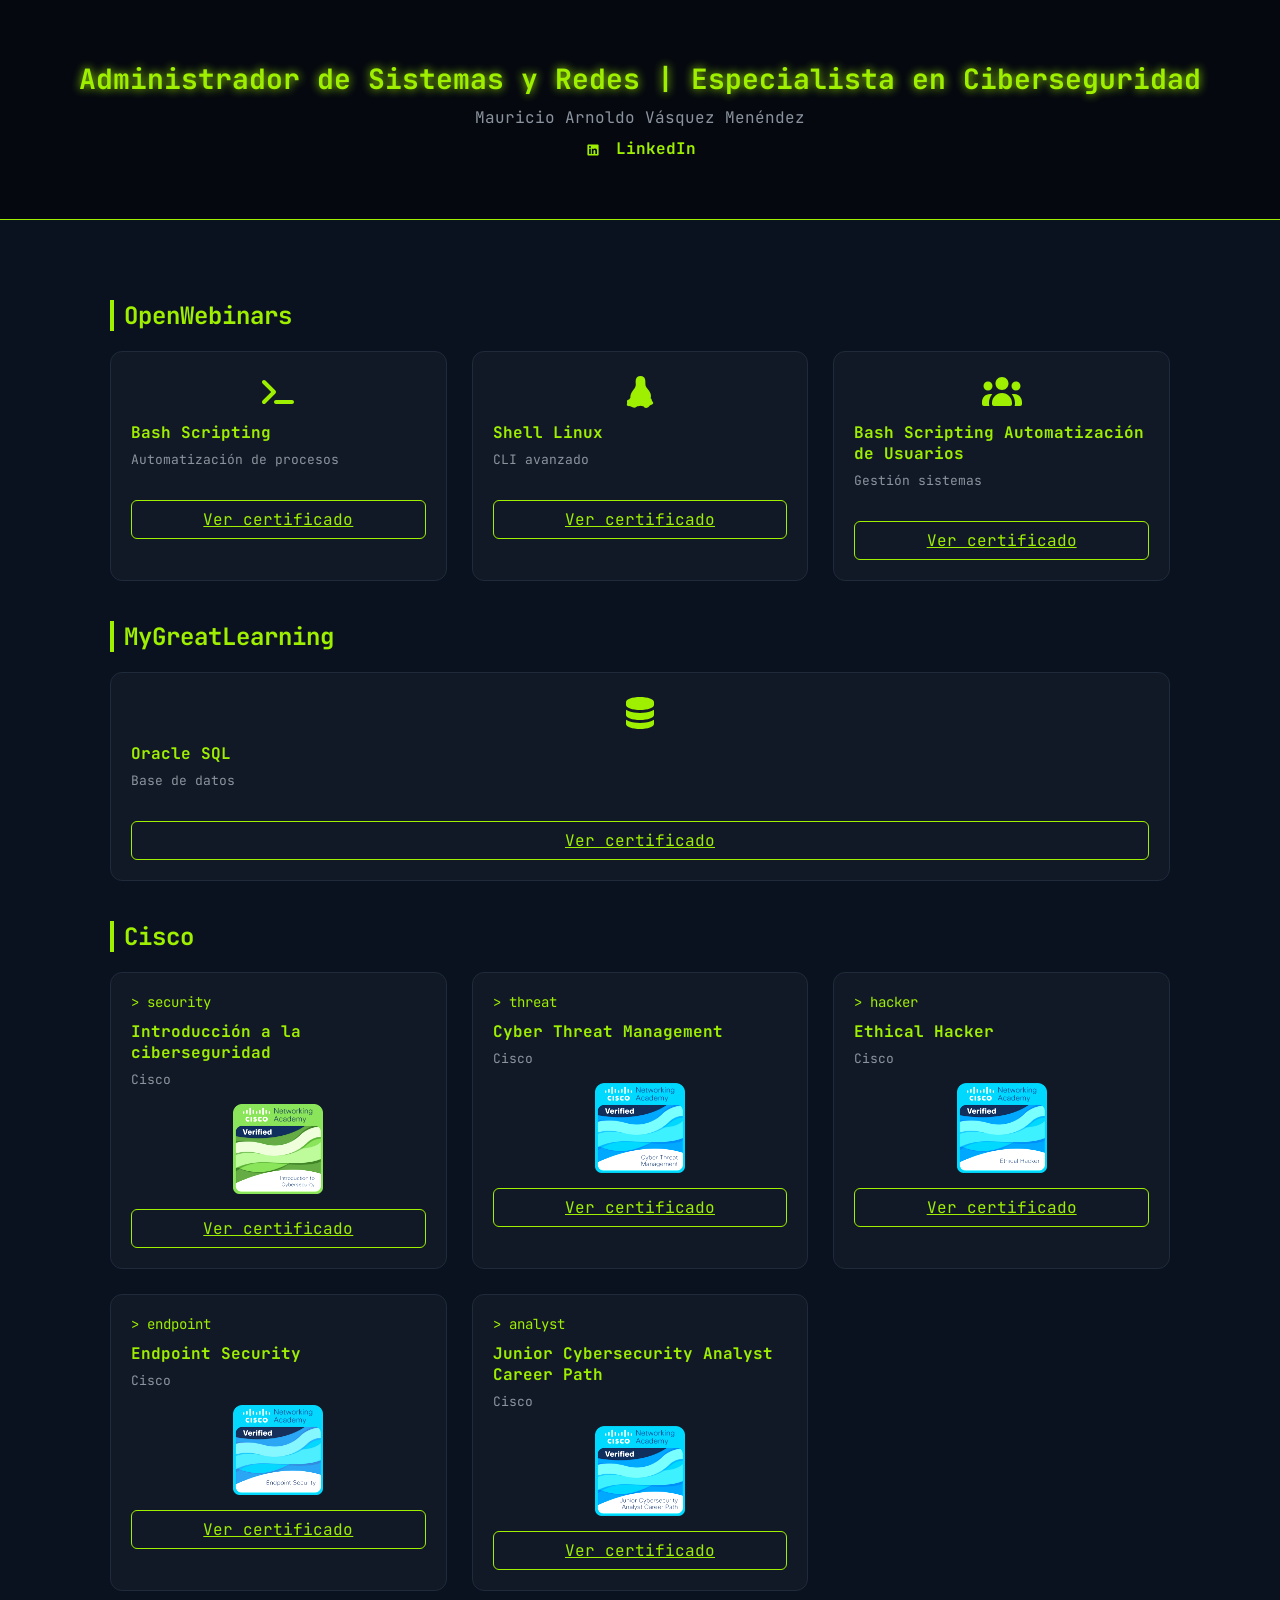
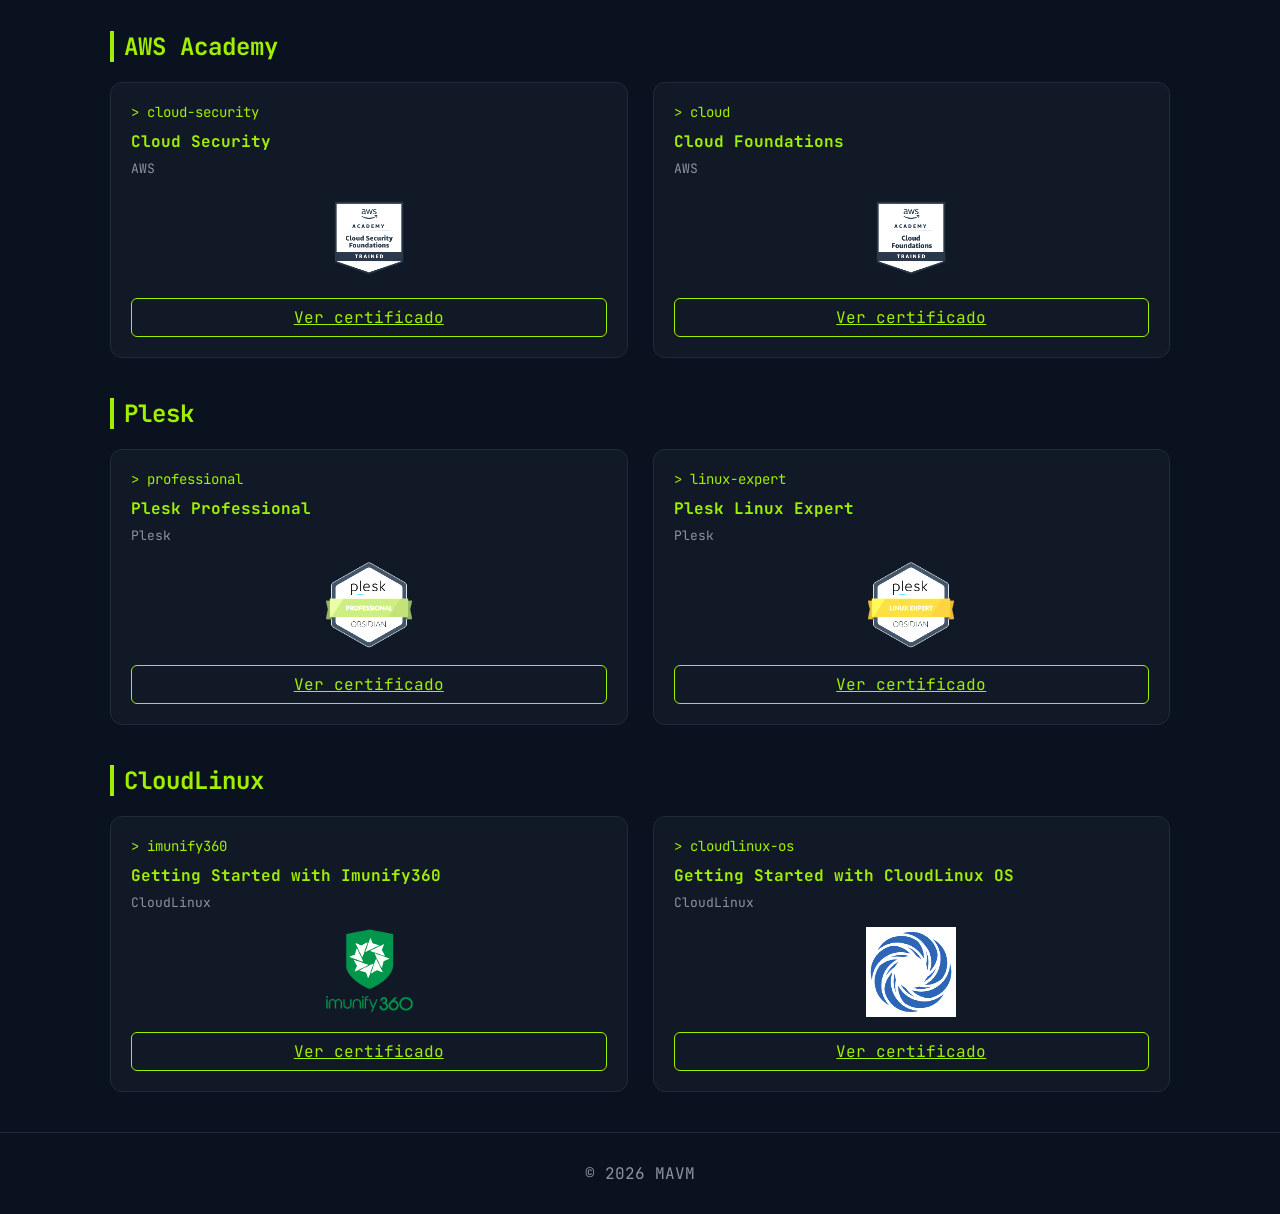
==== index.html @ 4e865cae "Mover sitio a raíz para GitHub Pages" ====
<!DOCTYPE html>
<html lang="es">
<head>
<meta charset="UTF-8">
<meta name="viewport" content="width=device-width, initial-scale=1.0">
<title>Mauricio Menéndez | SysAdmin & Cybersecurity</title>
<link href="https://fonts.googleapis.com/css2?family=JetBrains+Mono:wght@400;700&display=swap" rel="stylesheet">
<link rel="stylesheet" href="css/style.css">
</head>
<body>

<header>
  <h1>Administrador de Sistemas y Redes | Especialista en Ciberseguridad</h1>
  <p>Mauricio Arnoldo Vásquez Menéndez</p>
  <p>
    <a href="http://linkedin.com/in/mauricio-menendez-9ab525250" class="linkedin-link" target="_blank">
      <svg xmlns="http://www.w3.org/2000/svg" viewBox="0 0 640 640" width="16" height="16" fill="currentColor" style="vertical-align:middle; margin-right:5px;">
        <path d="M512 96L127.9 96C110.3 96 96 110.5 96 128.3L96 511.7C96 529.5 110.3 544 127.9 544L512 544C529.6 544 544 529.5 544 511.7L544 128.3C544 110.5 529.6 96 512 96zM231.4 480L165 480L165 266.2L231.5 266.2L231.5 480L231.4 480zM198.2 160C219.5 160 236.7 177.2 236.7 198.5C236.7 219.8 219.5 237 198.2 237C176.9 237 159.7 219.8 159.7 198.5C159.7 177.2 176.9 160 198.2 160zM480.3 480L413.9 480L413.9 376C413.9 351.2 413.4 319.3 379.4 319.3C344.8 319.3 339.5 346.3 339.5 374.2L339.5 480L273.1 480L273.1 266.2L336.8 266.2L336.8 295.4L337.7 295.4C346.6 278.6 368.3 260.9 400.6 260.9C467.8 260.9 480.3 305.2 480.3 362.8L480.3 480z"/>
      </svg>
      LinkedIn
    </a>
  </p>
</header>

<main>

<h2>OpenWebinars</h2>
<div class="grid">
    <!-- Bash Scripting -->
    <div class="card">
        <div class="icon-svg">
          <!-- Terminal SVG -->
          <svg xmlns="http://www.w3.org/2000/svg" viewBox="0 0 640 640" width="40" height="40" fill="#9FEF00">
            <path d="M73.4 182.6C60.9 170.1 60.9 149.8 73.4 137.3C85.9 124.8 106.2 124.8 118.7 137.3L278.7 297.3C291.2 309.8 291.2 330.1 278.7 342.6L118.7 502.6C106.2 515.1 85.9 515.1 73.4 502.6C60.9 490.1 60.9 469.8 73.4 457.3L210.7 320L73.4 182.6zM288 448L544 448C561.7 448 576 462.3 576 480C576 497.7 561.7 512 544 512L288 512C270.3 512 256 497.7 256 480C256 462.3 270.3 448 288 448z"/>
          </svg>
        </div>
        <h3>Bash Scripting</h3>
        <span>Automatización de procesos</span>
	<br></br>
        <a href="https://openwebinars.net/cert/nnJ8m" target="_blank">Ver certificado</a>
    </div>

    <!-- Shell Linux -->
    <div class="card">
        <div class="icon-svg">
          <!-- Linux SVG -->
          <svg xmlns="http://www.w3.org/2000/svg" viewBox="0 0 640 640" width="40" height="40" fill="#9FEF00">
            <path d="M316.9 187.3C317.9 187.8 318.7 189 319.9 189C321 189 322.7 188.6 322.8 187.5C323 186.1 320.9 185.2 319.6 184.6C317.9 183.9 315.7 183.6 314.1 184.5C313.7 184.7 313.3 185.2 313.5 185.6C313.8 186.9 315.8 186.7 316.9 187.3zM295 189C296.2 189 297 187.8 298 187.3C299.1 186.7 301.1 186.9 301.5 185.7C301.7 185.3 301.3 184.8 300.9 184.6C299.3 183.7 297.1 184 295.4 184.7C294.1 185.3 292 186.2 292.2 187.6C292.3 188.6 294 189.1 295 189zM516 467.8C512.4 463.8 510.7 456.2 508.8 448.1C507 440 504.9 431.3 498.3 425.7C497 424.6 495.7 423.6 494.3 422.8C493 422 491.6 421.3 490.2 420.8C499.4 393.5 495.8 366.3 486.5 341.7C475.1 311.6 455.2 285.3 440 267.3C422.9 245.8 406.3 225.4 406.6 195.3C407.1 149.4 411.7 64.1 330.8 64C228.4 63.8 254 167.4 252.9 199.2C251.2 222.6 246.5 241 230.4 263.9C211.5 286.4 184.9 322.7 172.3 360.6C166.3 378.5 163.5 396.7 166.1 413.9C159.6 419.7 154.7 428.6 149.5 434.1C145.3 438.4 139.2 440 132.5 442.4C125.8 444.8 118.5 448.4 114 456.9C111.9 460.8 111.2 465 111.2 469.3C111.2 473.2 111.8 477.2 112.4 481.1C113.6 489.2 114.9 496.8 113.2 501.9C108 516.3 107.3 526.3 111 533.6C114.8 540.9 122.4 544.1 131.1 545.9C148.4 549.5 171.9 548.6 190.4 558.4C210.2 568.8 230.3 572.5 246.3 568.8C257.9 566.2 267.4 559.2 272.2 548.6C284.7 548.5 298.5 543.2 320.5 542C335.4 540.8 354.1 547.3 375.6 546.1C376.2 548.4 377 550.7 378.1 552.8L378.1 552.9C386.4 569.6 401.9 577.2 418.4 575.9C435 574.6 452.5 564.9 466.7 548C480.3 531.6 502.7 524.8 517.6 515.8C525 511.3 531 505.7 531.5 497.5C531.9 489.3 527.1 480.2 516 467.8z"/>
          </svg>
        </div>
        <h3>Shell Linux</h3>
        <span>CLI avanzado</span>
	<br></br>
        <a href="https://openwebinars.net/cert/y0qlK" target="_blank">Ver certificado</a>
    </div>

    <!-- Administración Usuarios -->
    <div class="card">
        <div class="icon-svg">
          <!-- Users SVG -->
          <svg xmlns="http://www.w3.org/2000/svg" viewBox="0 0 640 640" width="40" height="40" fill="#9FEF00">
            <path d="M320 80C377.4 80 424 126.6 424 184C424 241.4 377.4 288 320 288C262.6 288 216 241.4 216 184C216 126.6 262.6 80 320 80zM96 152C135.8 152 168 184.2 168 224C168 263.8 135.8 296 96 296C56.2 296 24 263.8 24 224C24 184.2 56.2 152 96 152zM0 480C0 409.3 57.3 352 128 352C140.8 352 153.2 353.9 164.9 357.4C132 394.2 112 442.8 112 496L112 512C112 523.4 114.4 534.2 118.7 544L32 544C14.3 544 0 529.7 0 512L0 480zM521.3 544C525.6 534.2 528 523.4 528 512L528 496C528 442.8 508 394.2 475.1 357.4C486.8 353.9 499.2 352 512 352C582.7 352 640 409.3 640 480L640 512C640 529.7 625.7 544 608 544L521.3 544zM472 224C472 184.2 504.2 152 544 152C583.8 152 616 184.2 616 224C616 263.8 583.8 296 544 296C504.2 296 472 263.8 472 224zM160 496C160 407.6 231.6 336 320 336C408.4 336 480 407.6 480 496L480 512C480 529.7 465.7 544 448 544L192 544C174.3 544 160 529.7 160 512L160 496z"/>
          </svg>
        </div>
        <h3>Bash Scripting Automatización de Usuarios</h3>
        <span>Gestión sistemas</span>
	<br></br>
	<a href="https://openwebinars.net/cert/eDRY4" target="_blank">Ver certificado</a>
    </div>
</div>

<h2>MyGreatLearning</h2>
<div class="grid">
    <div class="card">
        <div class="icon-svg">
          <!-- Oracle SVG -->
          <svg xmlns="http://www.w3.org/2000/svg" viewBox="0 0 640 640" width="40" height="40" fill="#9FEF00">
            <path d="M544 269.8C529.2 279.6 512.2 287.5 494.5 293.8C447.5 310.6 385.8 320 320 320C254.2 320 192.4 310.5 145.5 293.8C127.9 287.5 110.8 279.6 96 269.8L96 352C96 396.2 196.3 432 320 432C443.7 432 544 396.2 544 352L544 269.8zM544 192L544 144C544 99.8 443.7 64 320 64C196.3 64 96 99.8 96 144L96 192C96 236.2 196.3 272 320 272C443.7 272 544 236.2 544 192zM494.5 453.8C447.6 470.5 385.9 480 320 480C254.1 480 192.4 470.5 145.5 453.8C127.9 447.5 110.8 439.6 96 429.8L96 496C96 540.2 196.3 576 320 576C443.7 576 544 540.2 544 496L544 429.8C529.2 439.6 512.2 447.5 494.5 453.8z"/>
          </svg>
        </div>
        <h3>Oracle SQL</h3>
        <span>Base de datos</span>
	<br></br>
        <a href="https://www.mygreatlearning.com/certificate/OOYTINKW" target="_blank">Ver certificado</a>
    </div>
</div>


<h2>Cisco</h2>
<div class="grid">
    <!-- Introducción a la ciberseguridad (existente) -->
    <div class="card">
        <div class="icon">> security</div>
        <h3>Introducción a la ciberseguridad</h3>
        <span>Cisco</span>
        <img src="images/intro_ciber.png" alt="Ciberseguridad">
        <a href="https://www.credly.com/badges/4f036c1e-1042-4e7f-97dd-df5b1ec7215e" target="_blank">Ver certificado</a>
    </div>

    <!-- Cyber Threat Management -->
    <div class="card">
        <div class="icon">> threat</div>
        <h3>Cyber Threat Management</h3>
        <span>Cisco</span>
        <img src="images/Threat_Management.png" alt="Cyber Threat Management">
        <a href="https://www.credly.com/badges/da6f67af-5b64-4620-9bf1-ad49f080096a" target="_blank">Ver certificado</a>
    </div>

    <!-- Ethical Hacker -->
    <div class="card">
        <div class="icon">> hacker</div>
        <h3>Ethical Hacker</h3>
        <span>Cisco</span>
        <img src="images/Ethical_Hacker.png" alt="Ethical Hacker">
        <a href="https://www.credly.com/badges/f9bf88d3-131d-45ca-a4c1-5c64c9e31f7d/linked_in?t=t0j355" target="_blank">Ver certificado</a>
    </div>

    <!-- Endpoint Security -->
    <div class="card">
        <div class="icon">> endpoint</div>
        <h3>Endpoint Security</h3>
        <span>Cisco</span>
        <img src="images/EndpointSecurity.png" alt="Endpoint Security">
        <a href="https://www.credly.com/badges/d17e6068-25b9-4858-bf17-b352e700dbf9/linked_in_profile" target="_blank">Ver certificado</a>
    </div>

    <!-- Junior Cybersecurity Analyst Career Path -->
    <div class="card">
        <div class="icon">> analyst</div>
        <h3>Junior Cybersecurity Analyst Career Path</h3>
        <span>Cisco</span>
        <img src="images/Junior_Cybersecurity_Analyst.png" alt="Junior Cybersecurity Analyst">
        <a href="https://www.credly.com/badges/f5ac5b02-69f3-4e89-9e23-96e51b8492f4" target="_blank">Ver certificado</a>
    </div>
</div>

<h2>AWS Academy</h2>
<div class="grid">
    <div class="card">
        <div class="icon">> cloud-security</div>
        <h3>Cloud Security</h3>
        <span>AWS</span>
        <img src="images/Cloud_Security_Foundations.png" alt="Cloud Security Foundations">
        <a href="https://www.credly.com/badges/f04cf781-9e0f-4639-821a-e3d2bd9e518a" target="_blank">Ver certificado</a>
    </div>
    <div class="card">
        <div class="icon">> cloud</div>
        <h3>Cloud Foundations</h3>
        <span>AWS</span>
        <img src="images/Cloud_Foundations.png" alt="Cloud Foundations">
        <a href="https://www.credly.com/badges/6554fe15-7454-4ff1-889f-d116be2e6e20" target="_blank">Ver certificado</a>
    </div>
</div>


<h2>Plesk</h2>
<div class="grid">
    <!-- Plesk Professional -->
    <div class="card">
        <div class="icon">> professional</div>
        <h3>Plesk Professional</h3>
        <span>Plesk</span>
        <img src="images/Plesk_Professional.png" alt="Plesk Professional">
        <a href="https://goo.su/N7iHrc" target="_blank">Ver certificado</a>
    </div>

    <!-- Plesk Linux Expert -->
    <div class="card">
        <div class="icon">> linux-expert</div>
        <h3>Plesk Linux Expert</h3>
        <span>Plesk</span>
        <img src="images/Plesk_Linux_Expert.png" alt="Plesk Linux Expert">
        <a href="https://goo.su/kevHsG" target="_blank">Ver certificado</a>
    </div>
</div>

<h2>CloudLinux</h2>
<div class="grid">
    <!-- Getting Started with Imunify360 -->
    <div class="card">
        <div class="icon">> imunify360</div>
        <h3>Getting Started with Imunify360</h3>
        <span>CloudLinux</span>
        <img src="images/Imunify360.png" alt="Imunify360">
        <a href="https://goo.su/Rh7f54" target="_blank">Ver certificado</a>
    </div>

    <!-- Getting Started with CloudLinux OS -->
    <div class="card">
        <div class="icon">> cloudlinux-os</div>
        <h3>Getting Started with CloudLinux OS</h3>
        <span>CloudLinux</span>
        <img src="images/Cloudlinux_OS.png" alt="CloudLinux OS">
        <a href="https://goo.su/kp5qTU" target="_blank">Ver certificado</a>
    </div>
</div>



</main>

<footer>
© 2026 MAVM
</footer>

</body>
</html>
---- css/style.css ----
*{
margin:0;
padding:0;
box-sizing:border-box;
}

body{
font-family:'JetBrains Mono', monospace;
background:#0B121F;
color:#C9D1D9;
}

header{
text-align:center;
padding:60px 20px;
background:#05080f;
border-bottom:1px solid #9FEF00;
}

header h1{
color:#9FEF00;
font-size:28px;
text-shadow:0 0 10px #9FEF00;
}

header p{
margin-top:10px;
color:#8B949E;
}

header a{
color:#9FEF00;
text-decoration:none;
font-weight:bold;
}

main{
max-width:1100px;
margin:auto;
padding:40px 20px;
}

h2{
color:#9FEF00;
margin:40px 0 20px;
border-left:4px solid #9FEF00;
padding-left:10px;
}

.grid{
display:grid;
grid-template-columns:repeat(auto-fit,minmax(250px,1fr));
gap:25px;
}

.card{
background:#111927;
border:1px solid #1f2a3a;
padding:20px;
border-radius:12px;
position:relative;
transition:.3s;
}

.card:hover{
transform:translateY(-8px);
box-shadow:0 0 20px rgba(159,239,0,.4);
border-color:#9FEF00;
}

.icon{
color:#9FEF00;
font-size:14px;
margin-bottom:10px;
}

.card h3{
color:#9FEF00;
font-size:16px;
margin-bottom:5px;
}

.card span{
color:#8B949E;
font-size:13px;
}

.card img{
width:90px;
margin:15px auto;
display:block;
filter:brightness(1.2);
}

.card a{
display:block;
text-align:center;
margin-top:10px;
padding:8px;
border:1px solid #9FEF00;
border-radius:6px;
color:#9FEF00;
transition:.3s;
}

.card a:hover{
background:#9FEF00;
color:#0B121F;
box-shadow:0 0 10px #9FEF00;
}

footer{
text-align:center;
padding:30px;
color:#8B949E;
border-top:1px solid #1f2a3a;
}


.icon-svg {
  display:block;
  margin:0 auto 10px;
  width:40px;
  height:40px;
}

.badge-text {
  font-size:12px;
  color:#8B949E;
  text-align:center;
  margin-bottom:5px;
}

.linkedin-link {
  color: #9FEF00;
  text-decoration: none;
  font-weight: bold;
  transition: color 0.3s, text-shadow 0.3s;
}

.linkedin-link:hover {
  color: #ffffff;
  text-shadow: 0 0 10px #9FEF00;
}
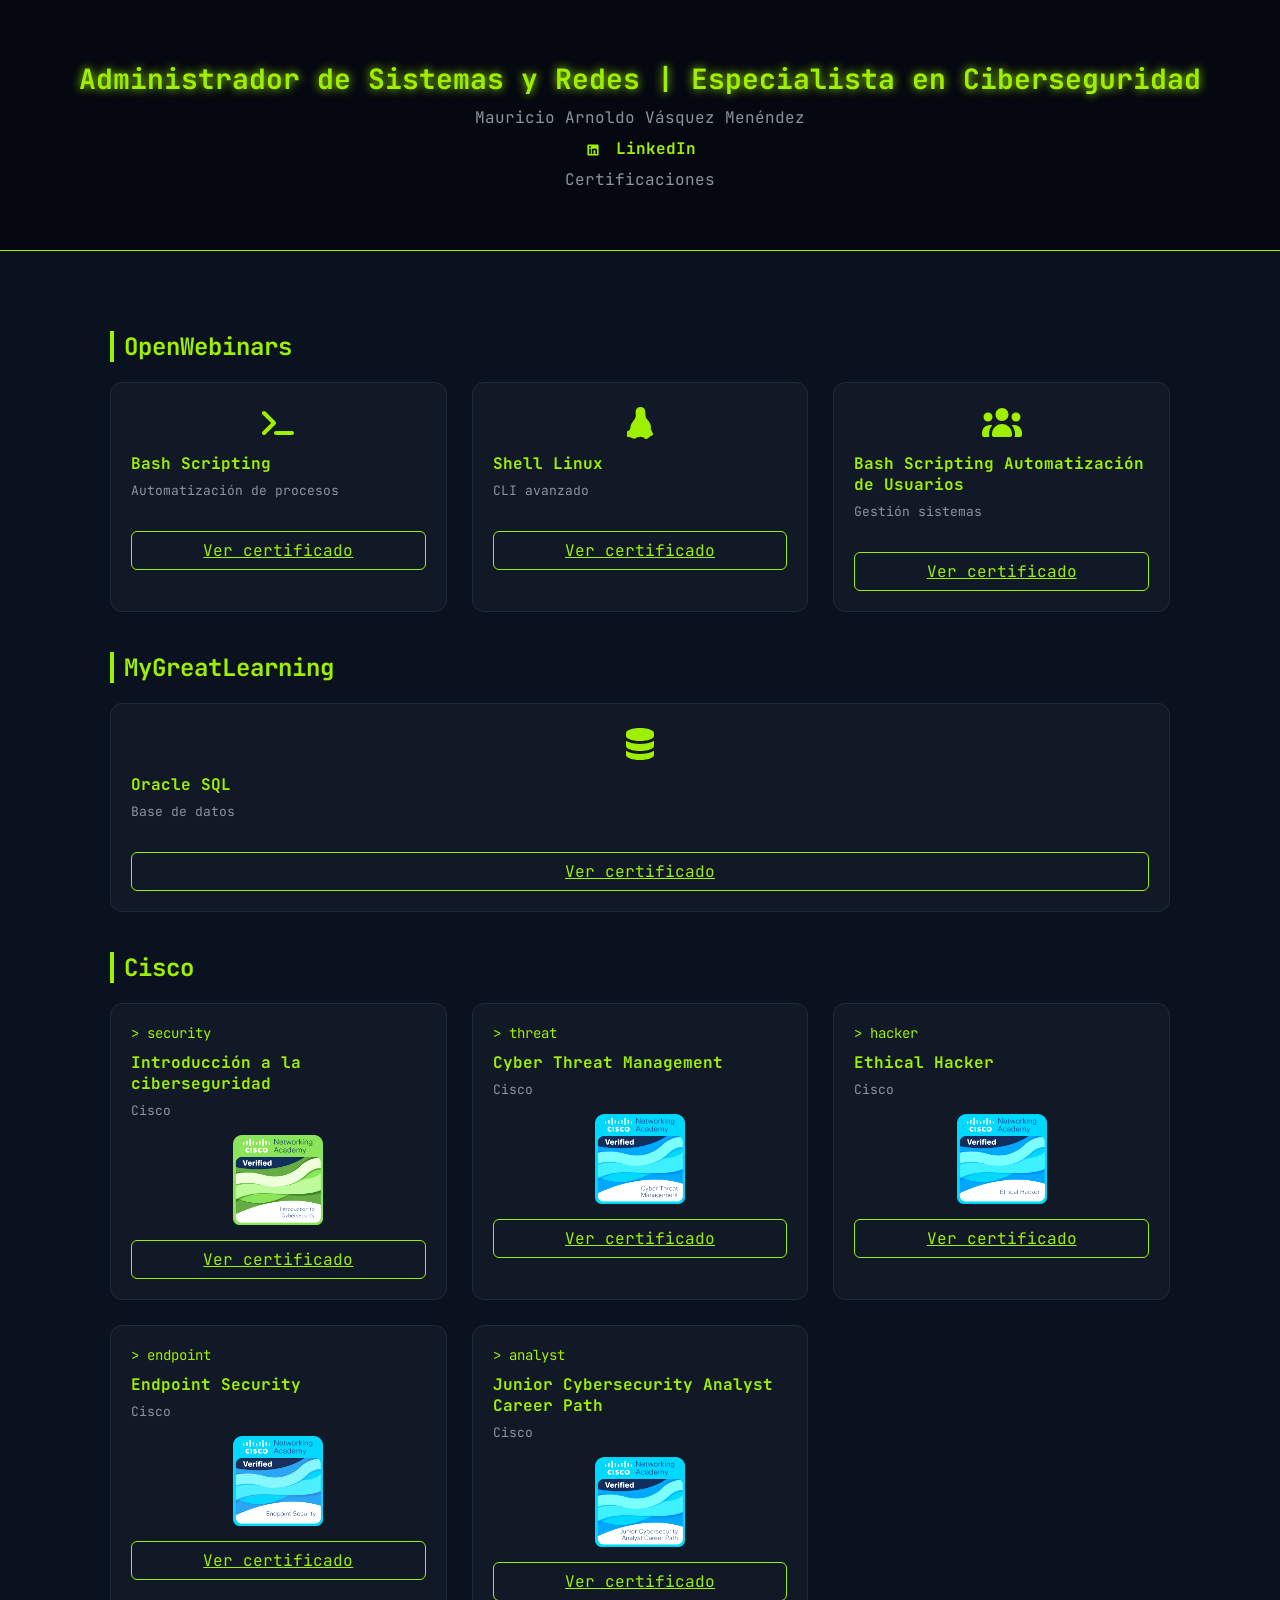
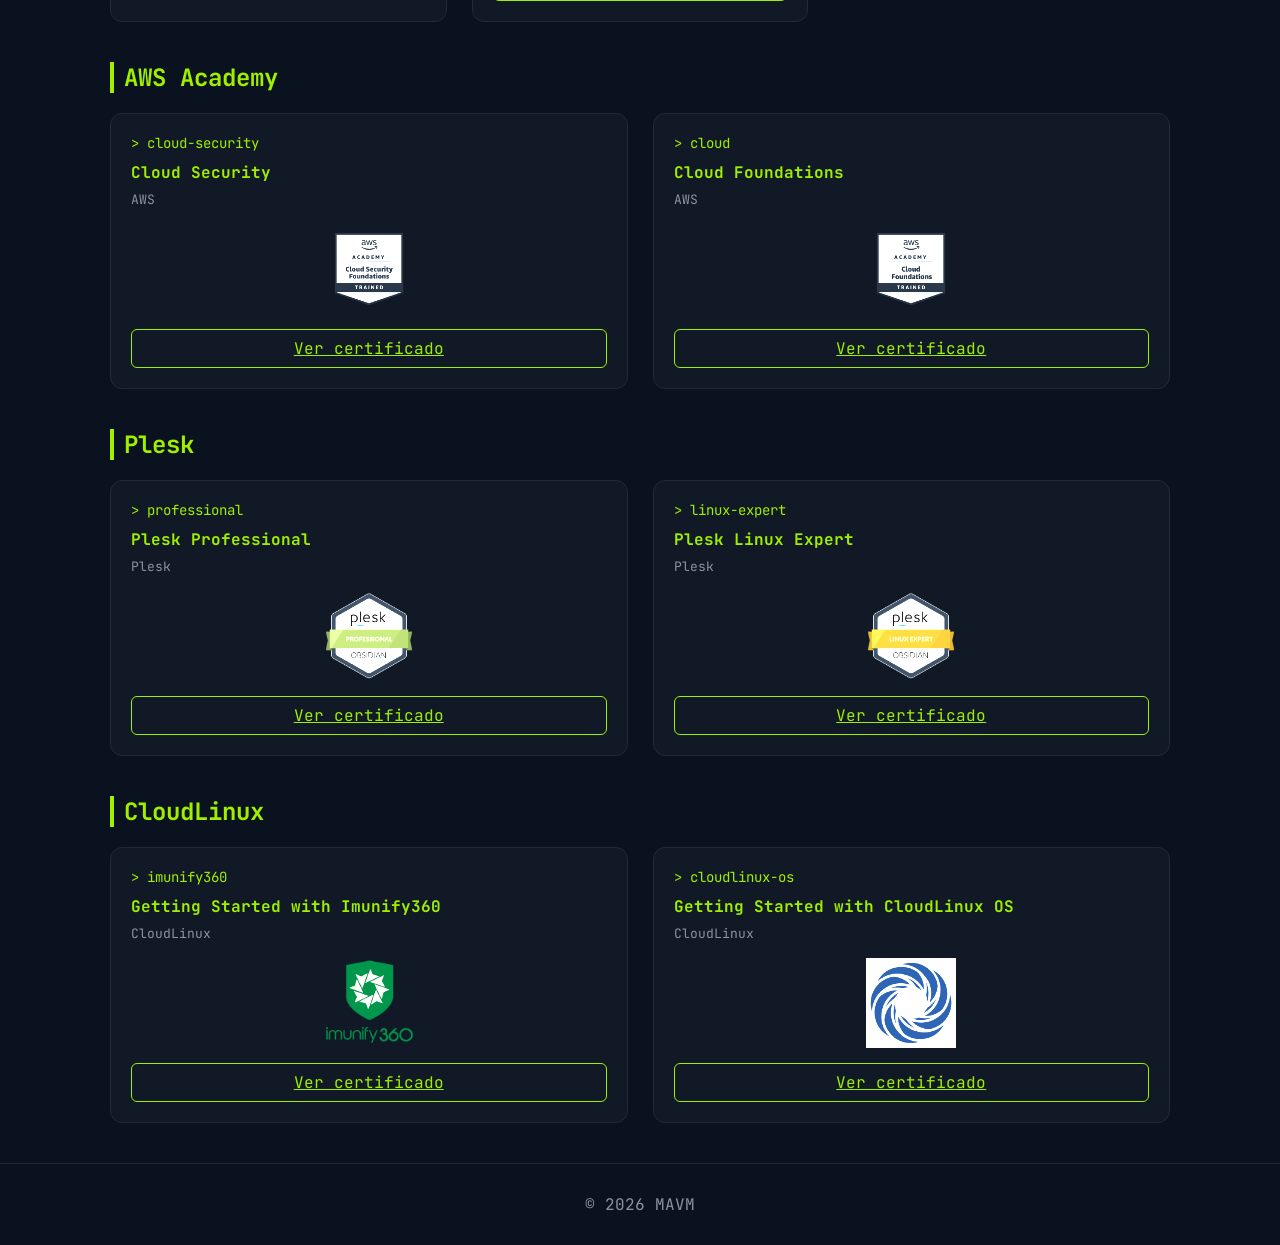
==== commit 86bdbc5f: "Update index.html" ====
--- a/index.html
+++ b/index.html
@@ -20,6 +20,7 @@
       LinkedIn
     </a>
   </p>
+  <p>Certificaciones</p>
 </header>
 
 <main>
@@ -205,3 +206,4 @@
 
 </body>
 </html>
+
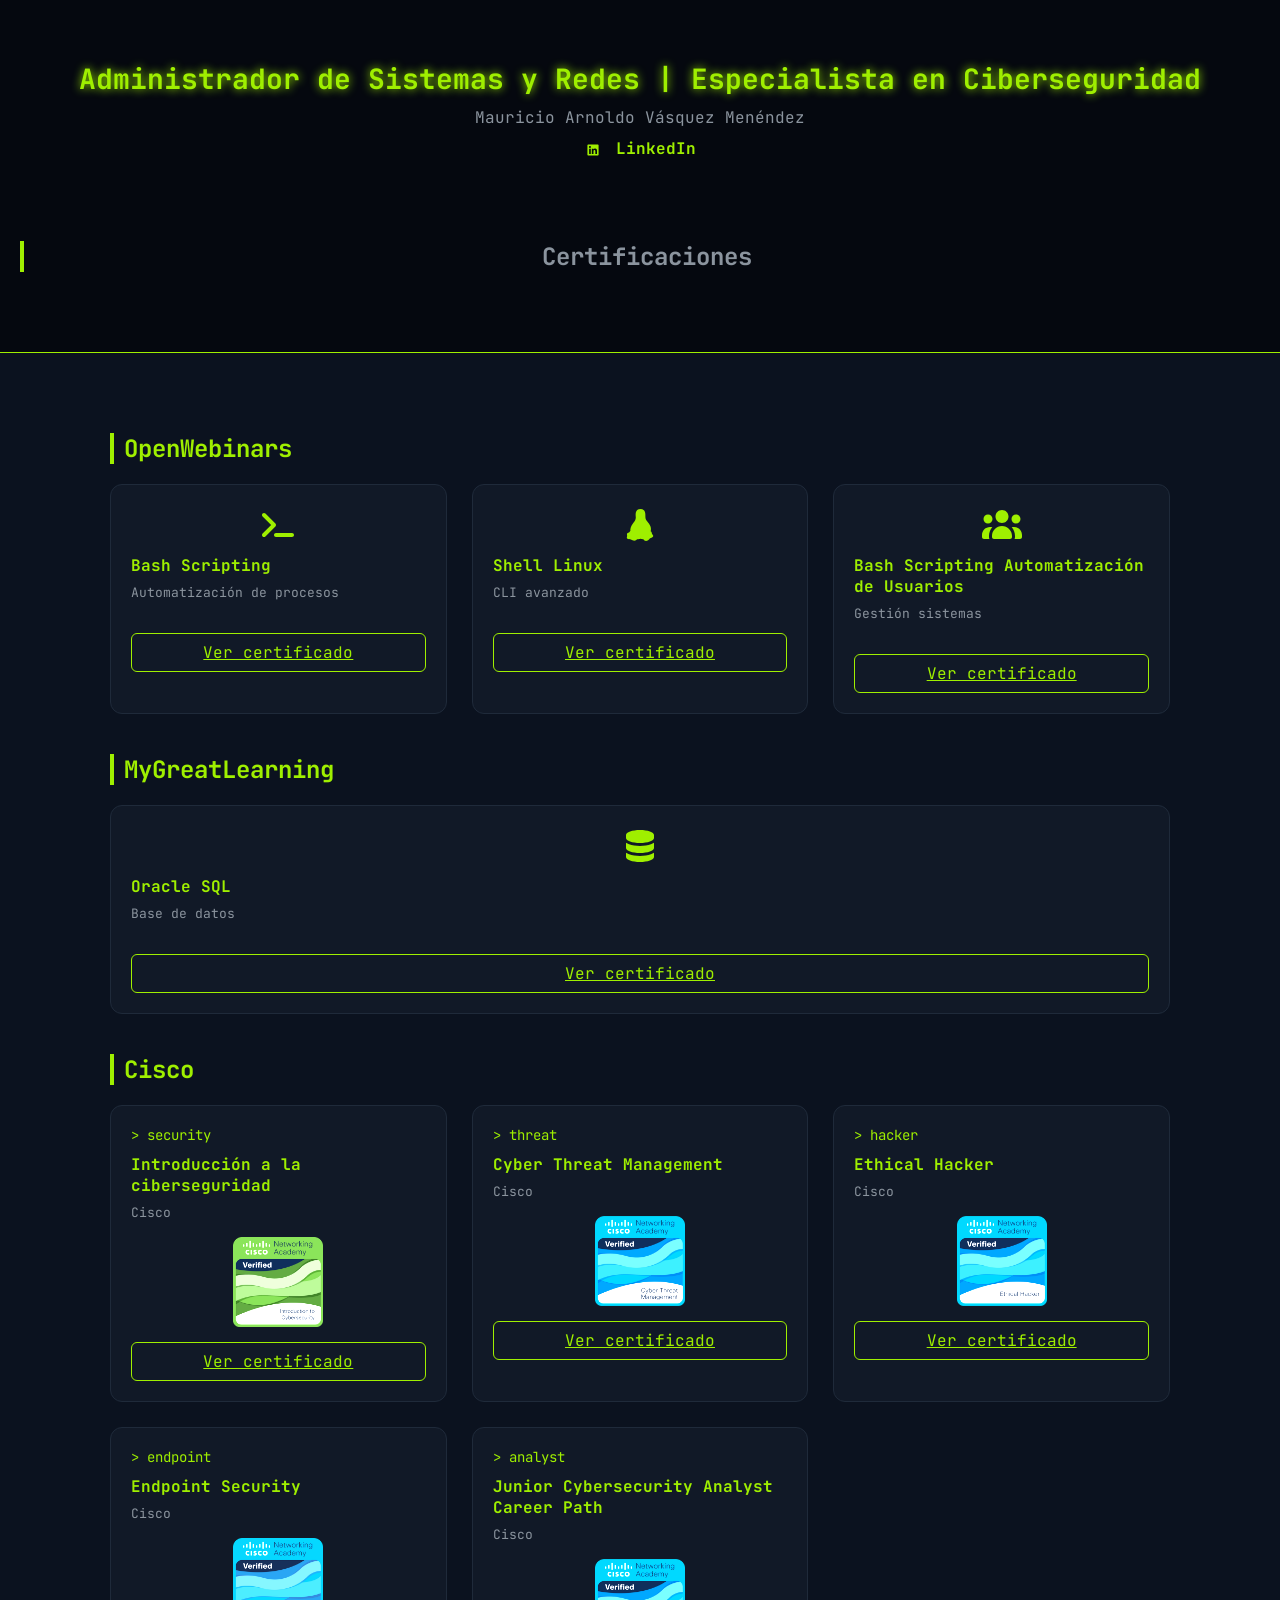
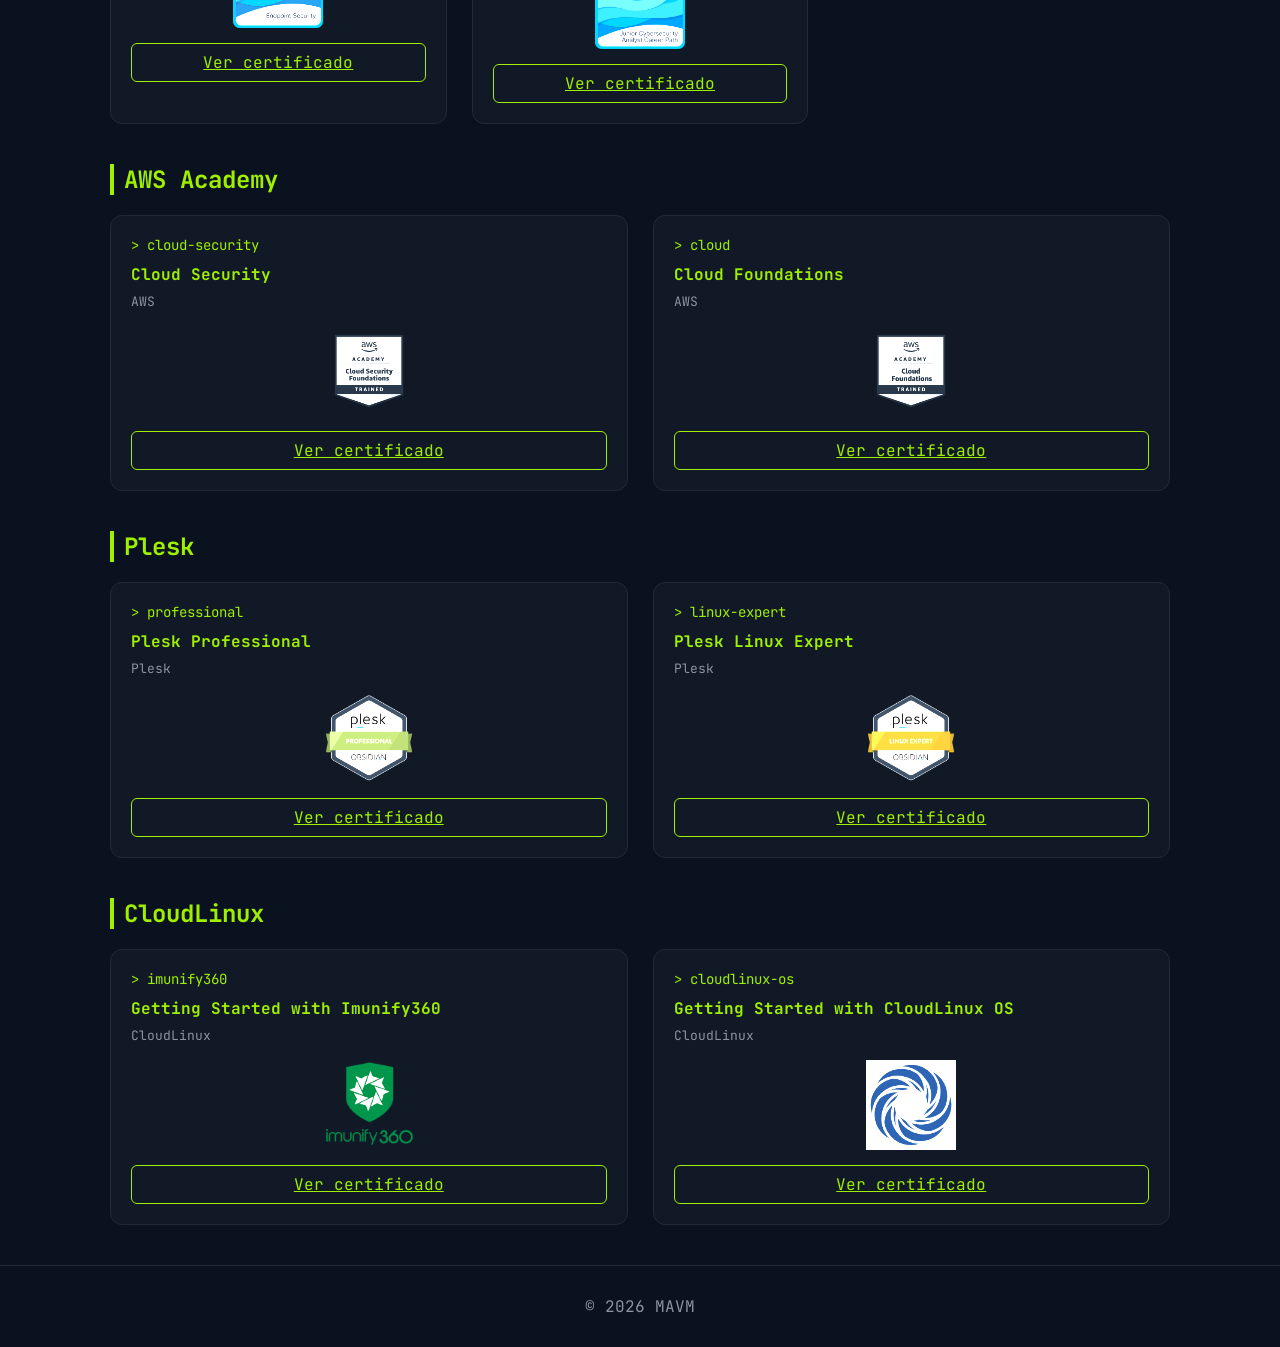
==== commit 33c3ad83: "Update index.html" ====
--- a/index.html
+++ b/index.html
@@ -20,7 +20,8 @@
       LinkedIn
     </a>
   </p>
-  <p>Certificaciones</p>
+	<br></br>
+  <h2><p>Certificaciones</p></h2>
 </header>
 
 <main>
@@ -207,3 +208,4 @@
 </body>
 </html>
 
+
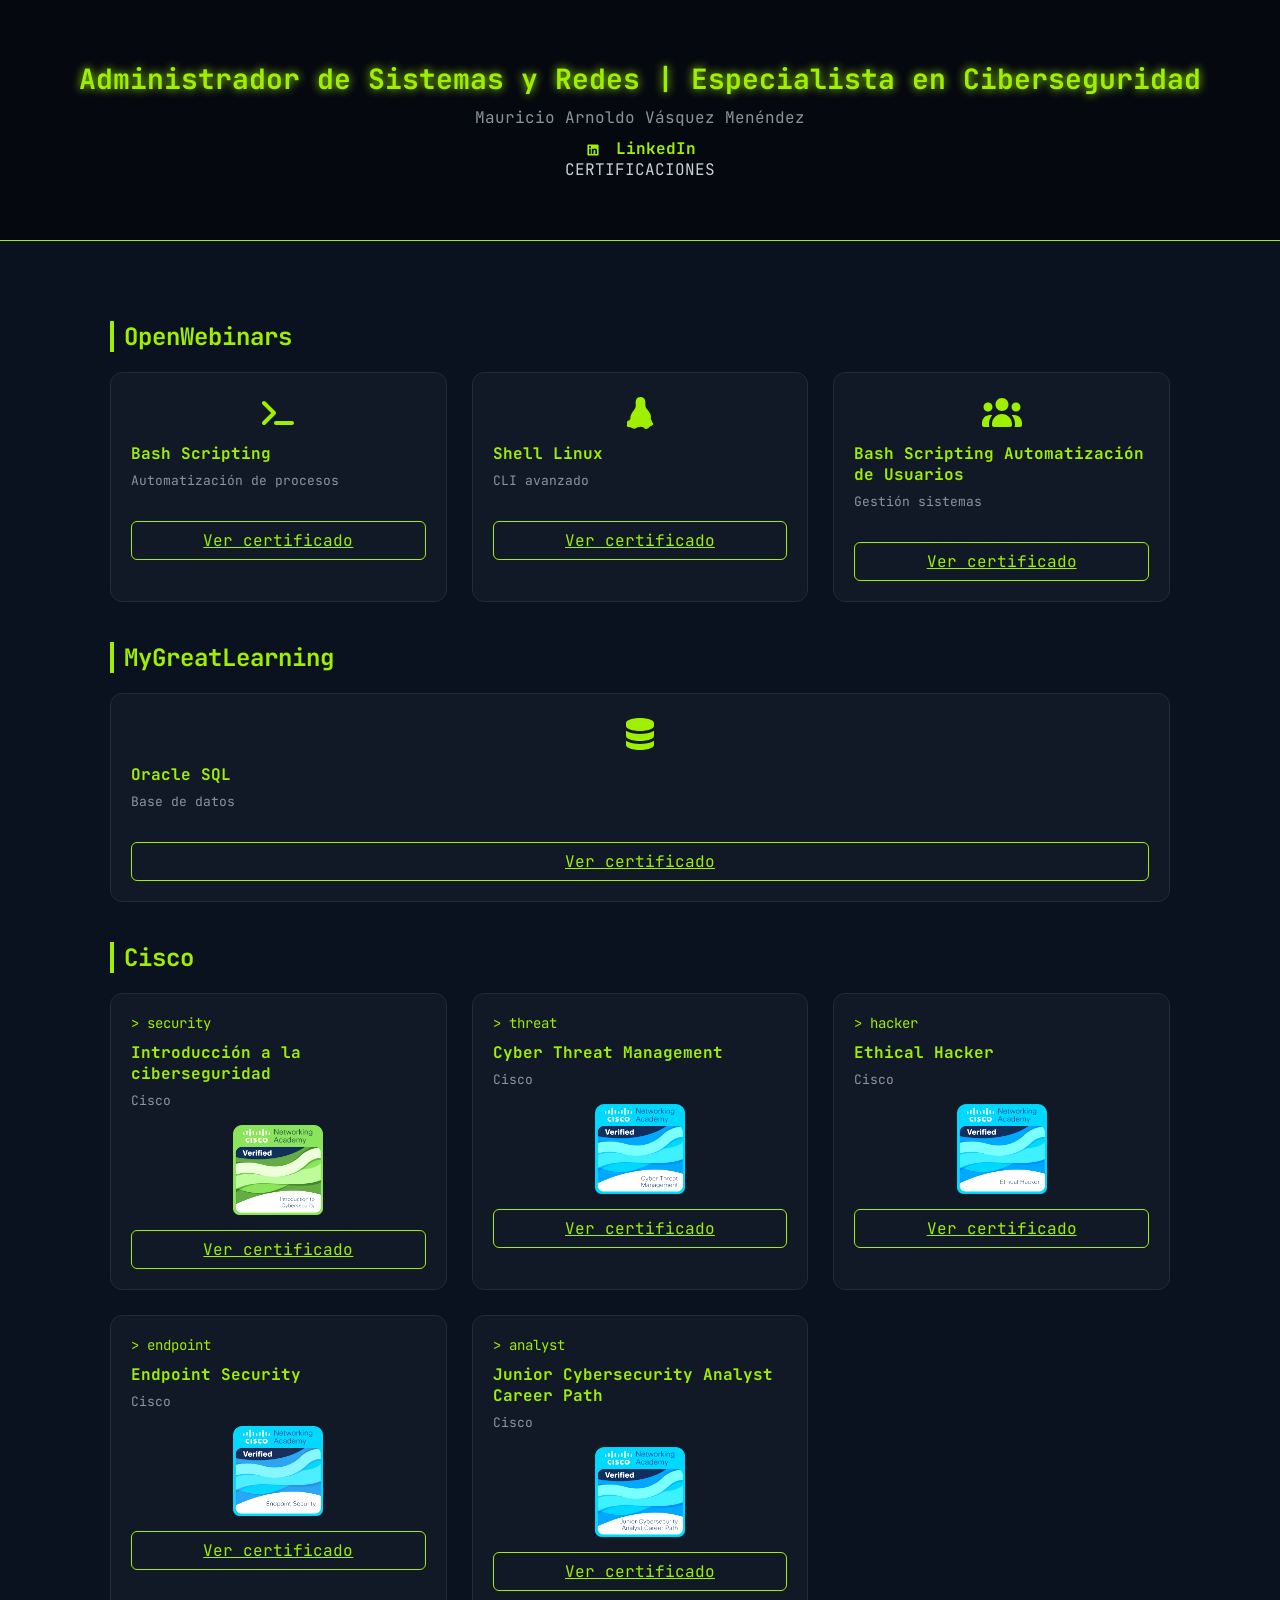
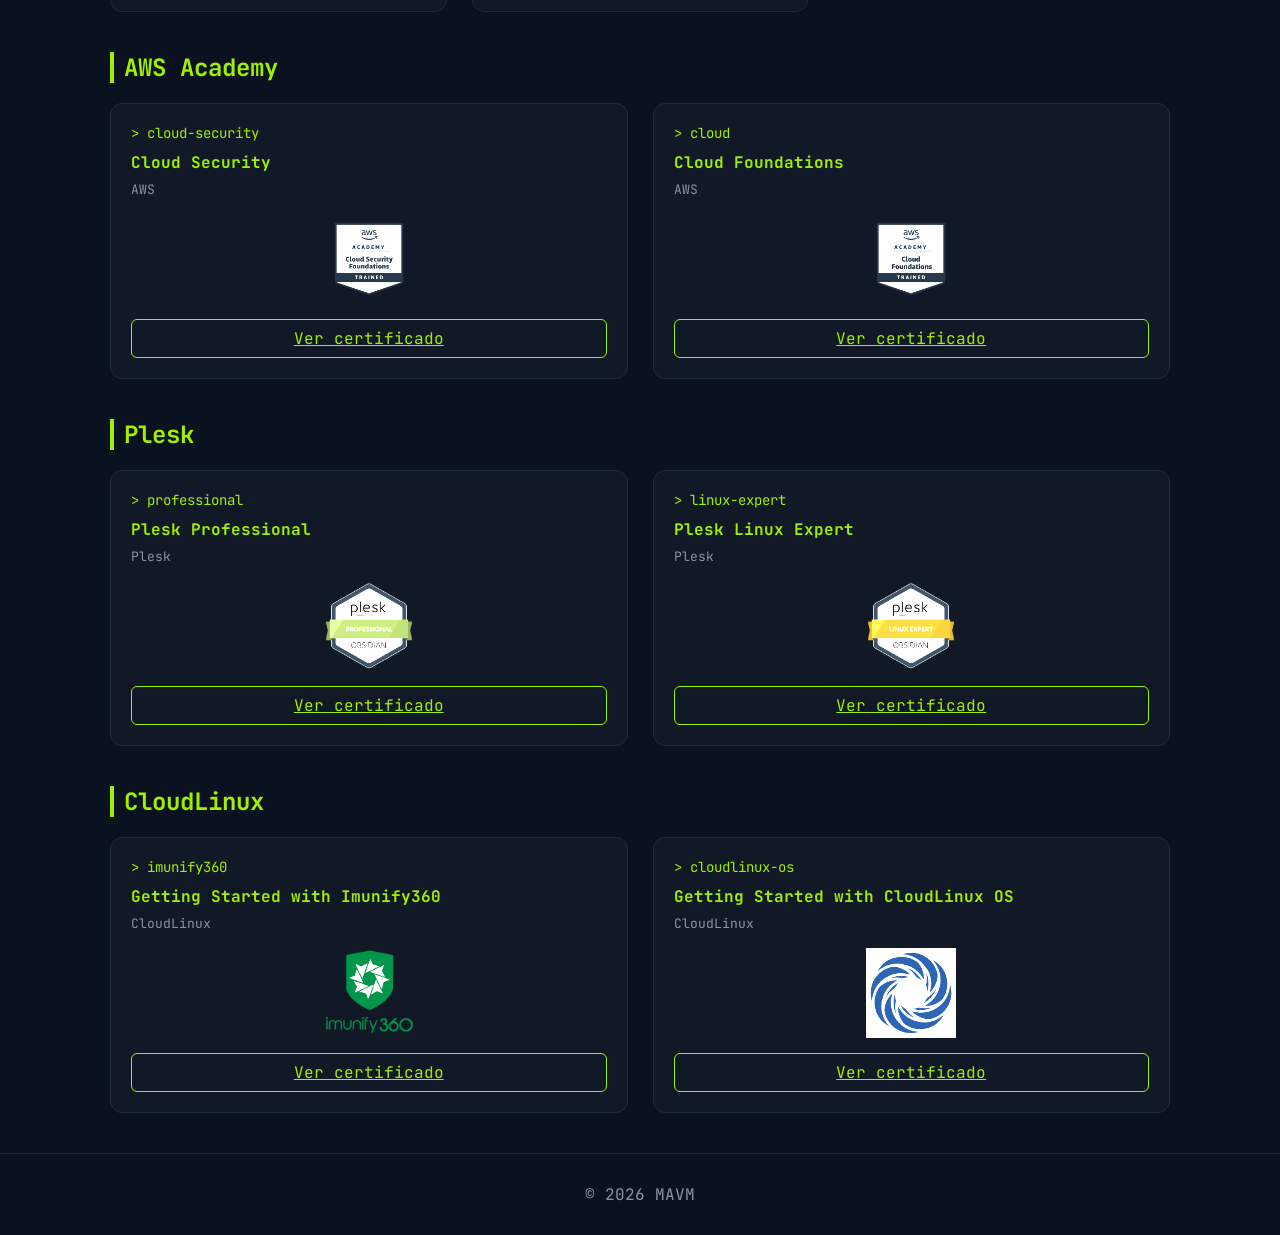
==== commit 1b2c44a4: "Update index.html" ====
--- a/index.html
+++ b/index.html
@@ -20,8 +20,9 @@
       LinkedIn
     </a>
   </p>
-	<br></br>
-  <h2><p>Certificaciones</p></h2>
+ <div class="cert-title">
+  CERTIFICACIONES
+</div>
 </header>
 
 <main>
@@ -209,3 +210,4 @@
 </html>
 
 
+
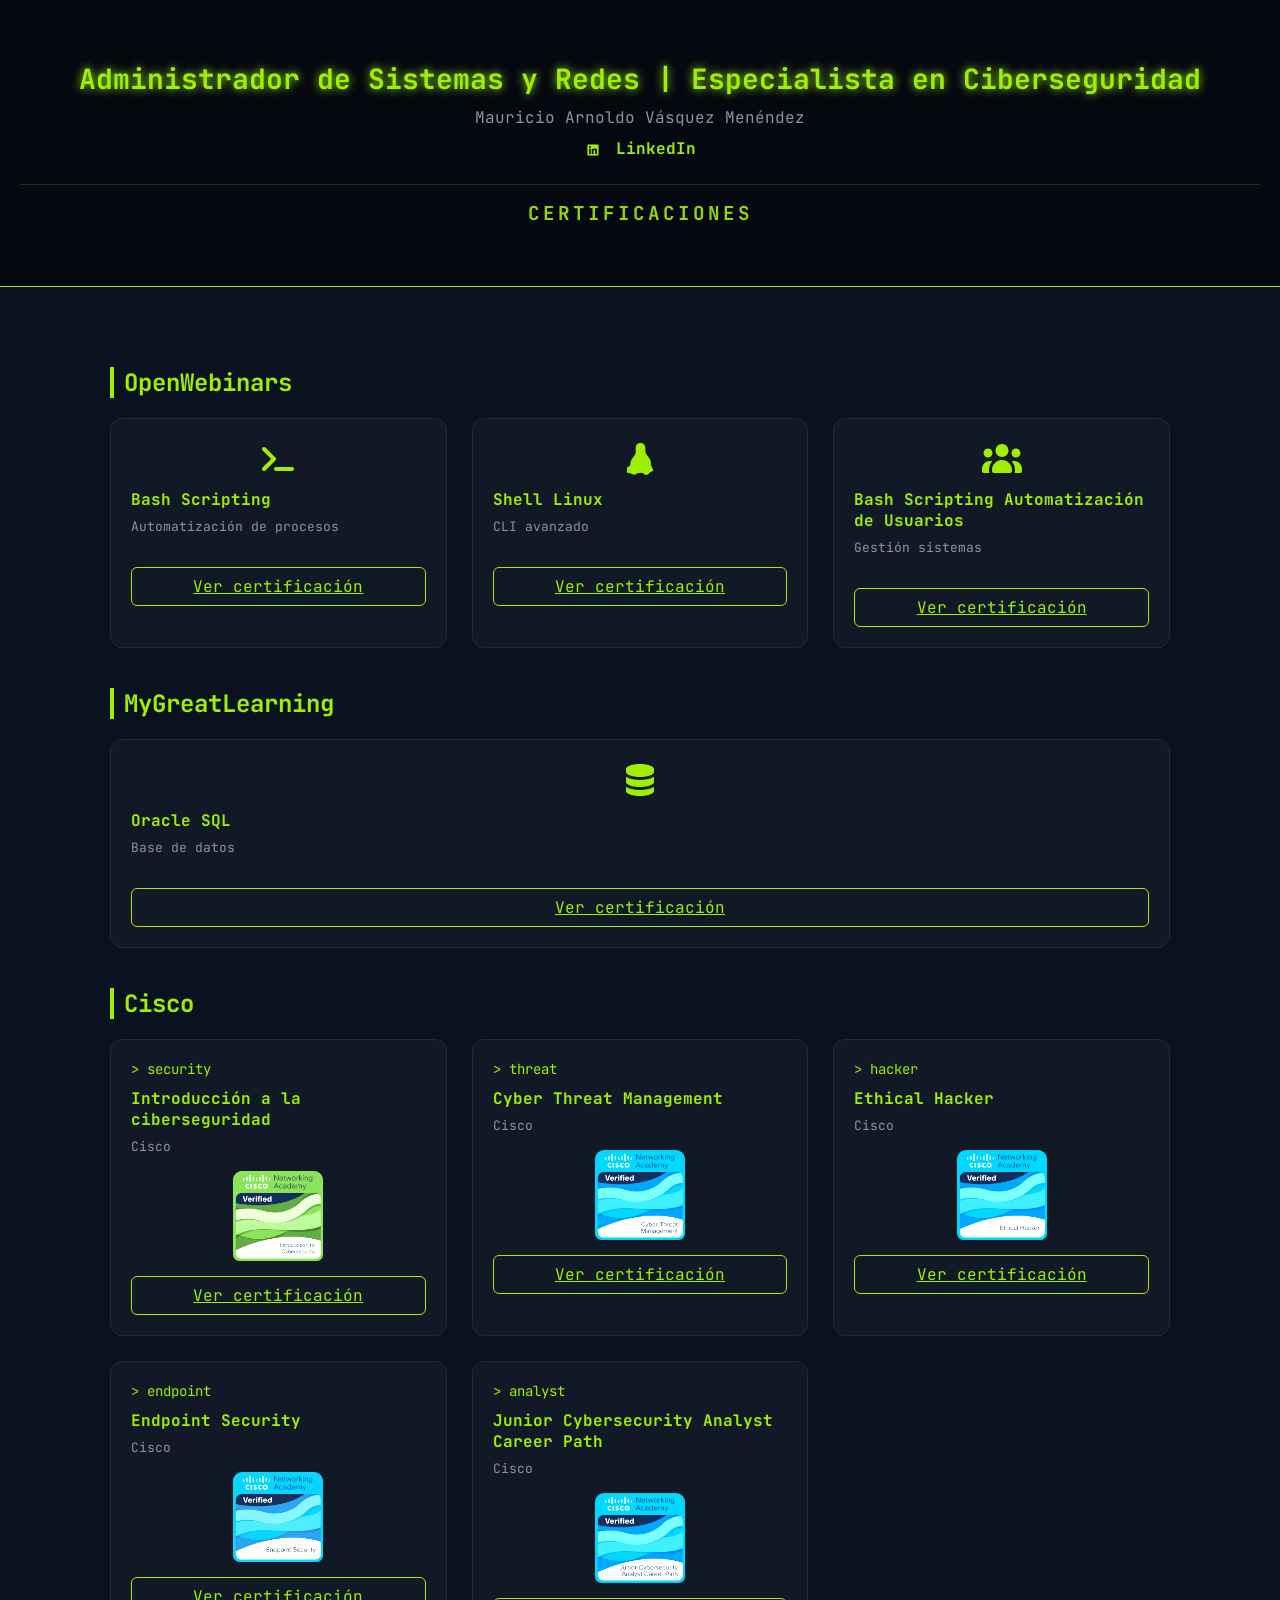
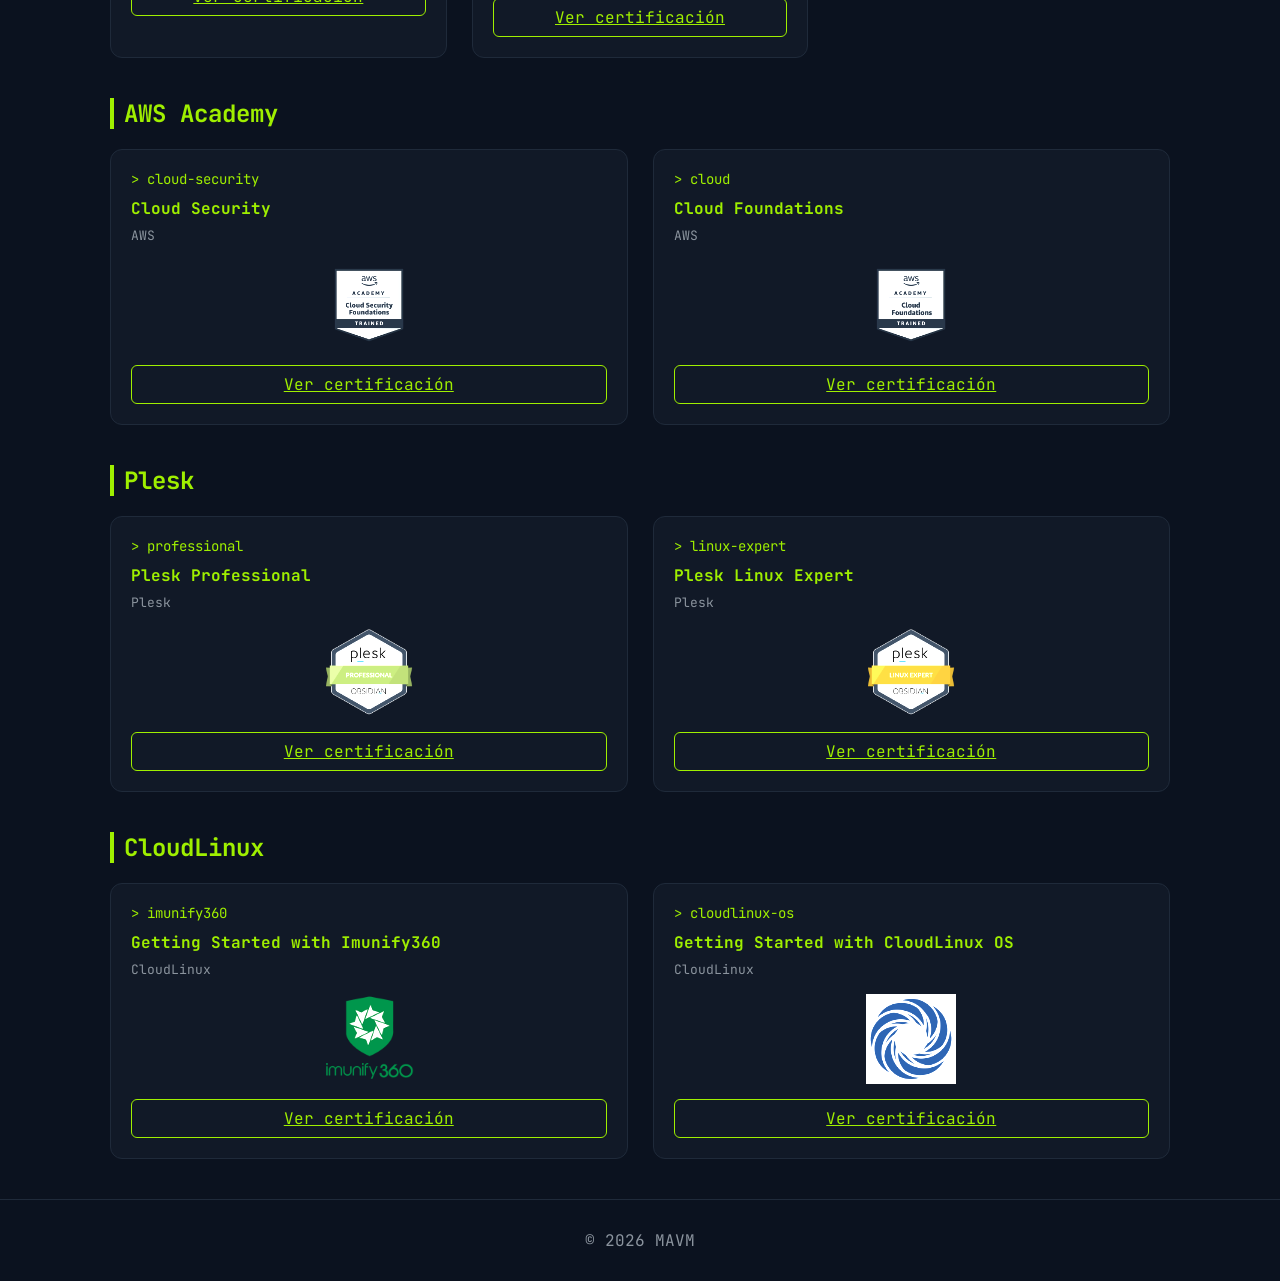
==== commit 2fea4b1f: "Update index.html" ====
--- a/index.html
+++ b/index.html
@@ -40,7 +40,7 @@
         <h3>Bash Scripting</h3>
         <span>Automatización de procesos</span>
 	<br></br>
-        <a href="https://openwebinars.net/cert/nnJ8m" target="_blank">Ver certificado</a>
+        <a href="https://openwebinars.net/cert/nnJ8m" target="_blank">Ver certificación</a>
     </div>
 
     <!-- Shell Linux -->
@@ -54,7 +54,7 @@
         <h3>Shell Linux</h3>
         <span>CLI avanzado</span>
 	<br></br>
-        <a href="https://openwebinars.net/cert/y0qlK" target="_blank">Ver certificado</a>
+        <a href="https://openwebinars.net/cert/y0qlK" target="_blank">Ver certificación</a>
     </div>
 
     <!-- Administración Usuarios -->
@@ -68,7 +68,7 @@
         <h3>Bash Scripting Automatización de Usuarios</h3>
         <span>Gestión sistemas</span>
 	<br></br>
-	<a href="https://openwebinars.net/cert/eDRY4" target="_blank">Ver certificado</a>
+	<a href="https://openwebinars.net/cert/eDRY4" target="_blank">Ver certificación</a>
     </div>
 </div>
 
@@ -84,7 +84,7 @@
         <h3>Oracle SQL</h3>
         <span>Base de datos</span>
 	<br></br>
-        <a href="https://www.mygreatlearning.com/certificate/OOYTINKW" target="_blank">Ver certificado</a>
+        <a href="https://www.mygreatlearning.com/certificate/OOYTINKW" target="_blank">Ver certificación</a>
     </div>
 </div>
 
@@ -97,7 +97,7 @@
         <h3>Introducción a la ciberseguridad</h3>
         <span>Cisco</span>
         <img src="images/intro_ciber.png" alt="Ciberseguridad">
-        <a href="https://www.credly.com/badges/4f036c1e-1042-4e7f-97dd-df5b1ec7215e" target="_blank">Ver certificado</a>
+        <a href="https://www.credly.com/badges/4f036c1e-1042-4e7f-97dd-df5b1ec7215e" target="_blank">Ver certificación</a>
     </div>
 
     <!-- Cyber Threat Management -->
@@ -106,7 +106,7 @@
         <h3>Cyber Threat Management</h3>
         <span>Cisco</span>
         <img src="images/Threat_Management.png" alt="Cyber Threat Management">
-        <a href="https://www.credly.com/badges/da6f67af-5b64-4620-9bf1-ad49f080096a" target="_blank">Ver certificado</a>
+        <a href="https://www.credly.com/badges/da6f67af-5b64-4620-9bf1-ad49f080096a" target="_blank">Ver certificación</a>
     </div>
 
     <!-- Ethical Hacker -->
@@ -115,7 +115,7 @@
         <h3>Ethical Hacker</h3>
         <span>Cisco</span>
         <img src="images/Ethical_Hacker.png" alt="Ethical Hacker">
-        <a href="https://www.credly.com/badges/f9bf88d3-131d-45ca-a4c1-5c64c9e31f7d/linked_in?t=t0j355" target="_blank">Ver certificado</a>
+        <a href="https://www.credly.com/badges/f9bf88d3-131d-45ca-a4c1-5c64c9e31f7d/linked_in?t=t0j355" target="_blank">Ver certificación</a>
     </div>
 
     <!-- Endpoint Security -->
@@ -124,7 +124,7 @@
         <h3>Endpoint Security</h3>
         <span>Cisco</span>
         <img src="images/EndpointSecurity.png" alt="Endpoint Security">
-        <a href="https://www.credly.com/badges/d17e6068-25b9-4858-bf17-b352e700dbf9/linked_in_profile" target="_blank">Ver certificado</a>
+        <a href="https://www.credly.com/badges/d17e6068-25b9-4858-bf17-b352e700dbf9/linked_in_profile" target="_blank">Ver certificación</a>
     </div>
 
     <!-- Junior Cybersecurity Analyst Career Path -->
@@ -133,7 +133,7 @@
         <h3>Junior Cybersecurity Analyst Career Path</h3>
         <span>Cisco</span>
         <img src="images/Junior_Cybersecurity_Analyst.png" alt="Junior Cybersecurity Analyst">
-        <a href="https://www.credly.com/badges/f5ac5b02-69f3-4e89-9e23-96e51b8492f4" target="_blank">Ver certificado</a>
+        <a href="https://www.credly.com/badges/f5ac5b02-69f3-4e89-9e23-96e51b8492f4" target="_blank">Ver certificación</a>
     </div>
 </div>
 
@@ -144,14 +144,14 @@
         <h3>Cloud Security</h3>
         <span>AWS</span>
         <img src="images/Cloud_Security_Foundations.png" alt="Cloud Security Foundations">
-        <a href="https://www.credly.com/badges/f04cf781-9e0f-4639-821a-e3d2bd9e518a" target="_blank">Ver certificado</a>
+        <a href="https://www.credly.com/badges/f04cf781-9e0f-4639-821a-e3d2bd9e518a" target="_blank">Ver certificación</a>
     </div>
     <div class="card">
         <div class="icon">> cloud</div>
         <h3>Cloud Foundations</h3>
         <span>AWS</span>
         <img src="images/Cloud_Foundations.png" alt="Cloud Foundations">
-        <a href="https://www.credly.com/badges/6554fe15-7454-4ff1-889f-d116be2e6e20" target="_blank">Ver certificado</a>
+        <a href="https://www.credly.com/badges/6554fe15-7454-4ff1-889f-d116be2e6e20" target="_blank">Ver certificación</a>
     </div>
 </div>
 
@@ -164,7 +164,7 @@
         <h3>Plesk Professional</h3>
         <span>Plesk</span>
         <img src="images/Plesk_Professional.png" alt="Plesk Professional">
-        <a href="https://goo.su/N7iHrc" target="_blank">Ver certificado</a>
+        <a href="https://goo.su/N7iHrc" target="_blank">Ver certificación</a>
     </div>
 
     <!-- Plesk Linux Expert -->
@@ -173,7 +173,7 @@
         <h3>Plesk Linux Expert</h3>
         <span>Plesk</span>
         <img src="images/Plesk_Linux_Expert.png" alt="Plesk Linux Expert">
-        <a href="https://goo.su/kevHsG" target="_blank">Ver certificado</a>
+        <a href="https://goo.su/kevHsG" target="_blank">Ver certificación</a>
     </div>
 </div>
 
@@ -185,7 +185,7 @@
         <h3>Getting Started with Imunify360</h3>
         <span>CloudLinux</span>
         <img src="images/Imunify360.png" alt="Imunify360">
-        <a href="https://goo.su/Rh7f54" target="_blank">Ver certificado</a>
+        <a href="https://goo.su/Rh7f54" target="_blank">Ver certificación</a>
     </div>
 
     <!-- Getting Started with CloudLinux OS -->
@@ -194,7 +194,7 @@
         <h3>Getting Started with CloudLinux OS</h3>
         <span>CloudLinux</span>
         <img src="images/Cloudlinux_OS.png" alt="CloudLinux OS">
-        <a href="https://goo.su/kp5qTU" target="_blank">Ver certificado</a>
+        <a href="https://goo.su/kp5qTU" target="_blank">Ver certificación</a>
     </div>
 </div>
 
@@ -211,3 +211,4 @@
 
 
 
+
--- a/css/style.css
+++ b/css/style.css
@@ -143,3 +143,16 @@
   text-shadow: 0 0 10px #9FEF00;
 }
 
+.cert-title {
+  margin-top: 25px;
+  padding-top: 15px;
+  font-size: 1.2rem;
+  letter-spacing: 3px;
+  text-align: center;
+  color: #9fef00;
+  border-top: 1px solid rgba(159,239,0,0.2);
+  font-weight: 700;
+  opacity: 0.9;
+}
+
+
